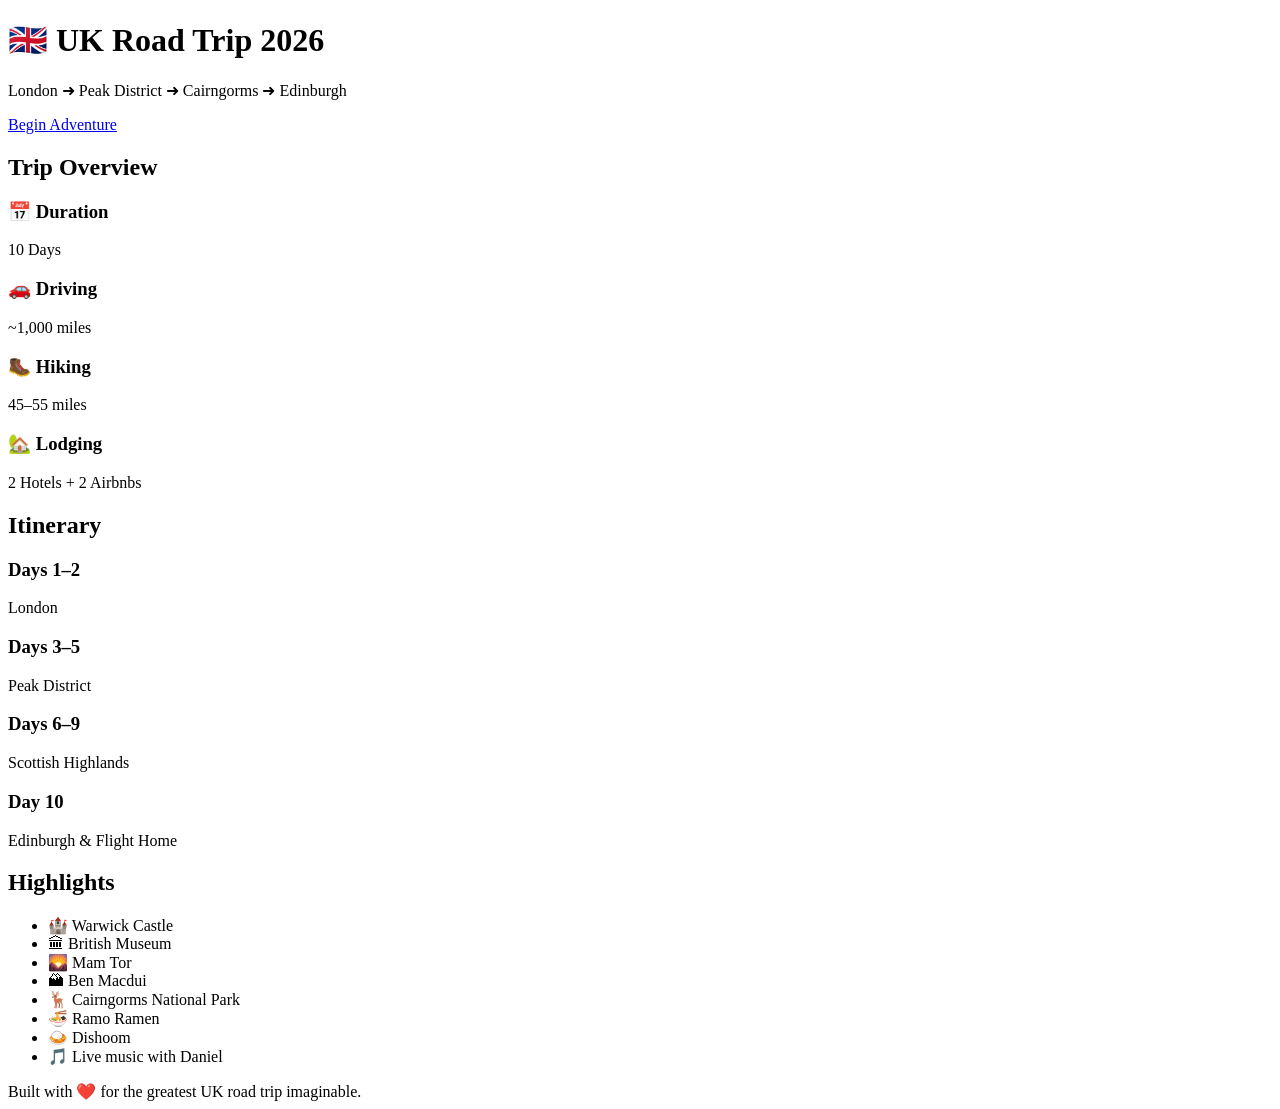
==== index.html @ 2070e36a "Create index.html" ====
<!DOCTYPE html>
<html lang="en">

<head>
    <meta charset="UTF-8">
    <meta name="viewport" content="width=device-width, initial-scale=1.0">

    <title>UK Road Trip 2026</title>

    <link rel="stylesheet" href="css/style.css">
</head>

<body>

    <header>

        <h1>🇬🇧 UK Road Trip 2026</h1>

        <p class="subtitle">
            London ➜ Peak District ➜ Cairngorms ➜ Edinburgh
        </p>

        <a class="button" href="#overview">
            Begin Adventure
        </a>

    </header>

    <section id="overview">

        <h2>Trip Overview</h2>

        <div class="cards">

            <div class="card">
                <h3>📅 Duration</h3>
                <p>10 Days</p>
            </div>

            <div class="card">
                <h3>🚗 Driving</h3>
                <p>~1,000 miles</p>
            </div>

            <div class="card">
                <h3>🥾 Hiking</h3>
                <p>45–55 miles</p>
            </div>

            <div class="card">
                <h3>🏡 Lodging</h3>
                <p>2 Hotels + 2 Airbnbs</p>
            </div>

        </div>

    </section>

    <section>

        <h2>Itinerary</h2>

        <div class="cards">

            <div class="day">
                <h3>Days 1–2</h3>
                <p>London</p>
            </div>

            <div class="day">
                <h3>Days 3–5</h3>
                <p>Peak District</p>
            </div>

            <div class="day">
                <h3>Days 6–9</h3>
                <p>Scottish Highlands</p>
            </div>

            <div class="day">
                <h3>Day 10</h3>
                <p>Edinburgh & Flight Home</p>
            </div>

        </div>

    </section>

    <section>

        <h2>Highlights</h2>

        <ul class="highlight-list">

            <li>🏰 Warwick Castle</li>
            <li>🏛 British Museum</li>
            <li>🌄 Mam Tor</li>
            <li>🏔 Ben Macdui</li>
            <li>🦌 Cairngorms National Park</li>
            <li>🍜 Ramo Ramen</li>
            <li>🍛 Dishoom</li>
            <li>🎵 Live music with Daniel</li>

        </ul>

    </section>

    <footer>

        Built with ❤️ for the greatest UK road trip imaginable.

    </footer>

    <script src="js/main.js"></script>

</body>

</html>
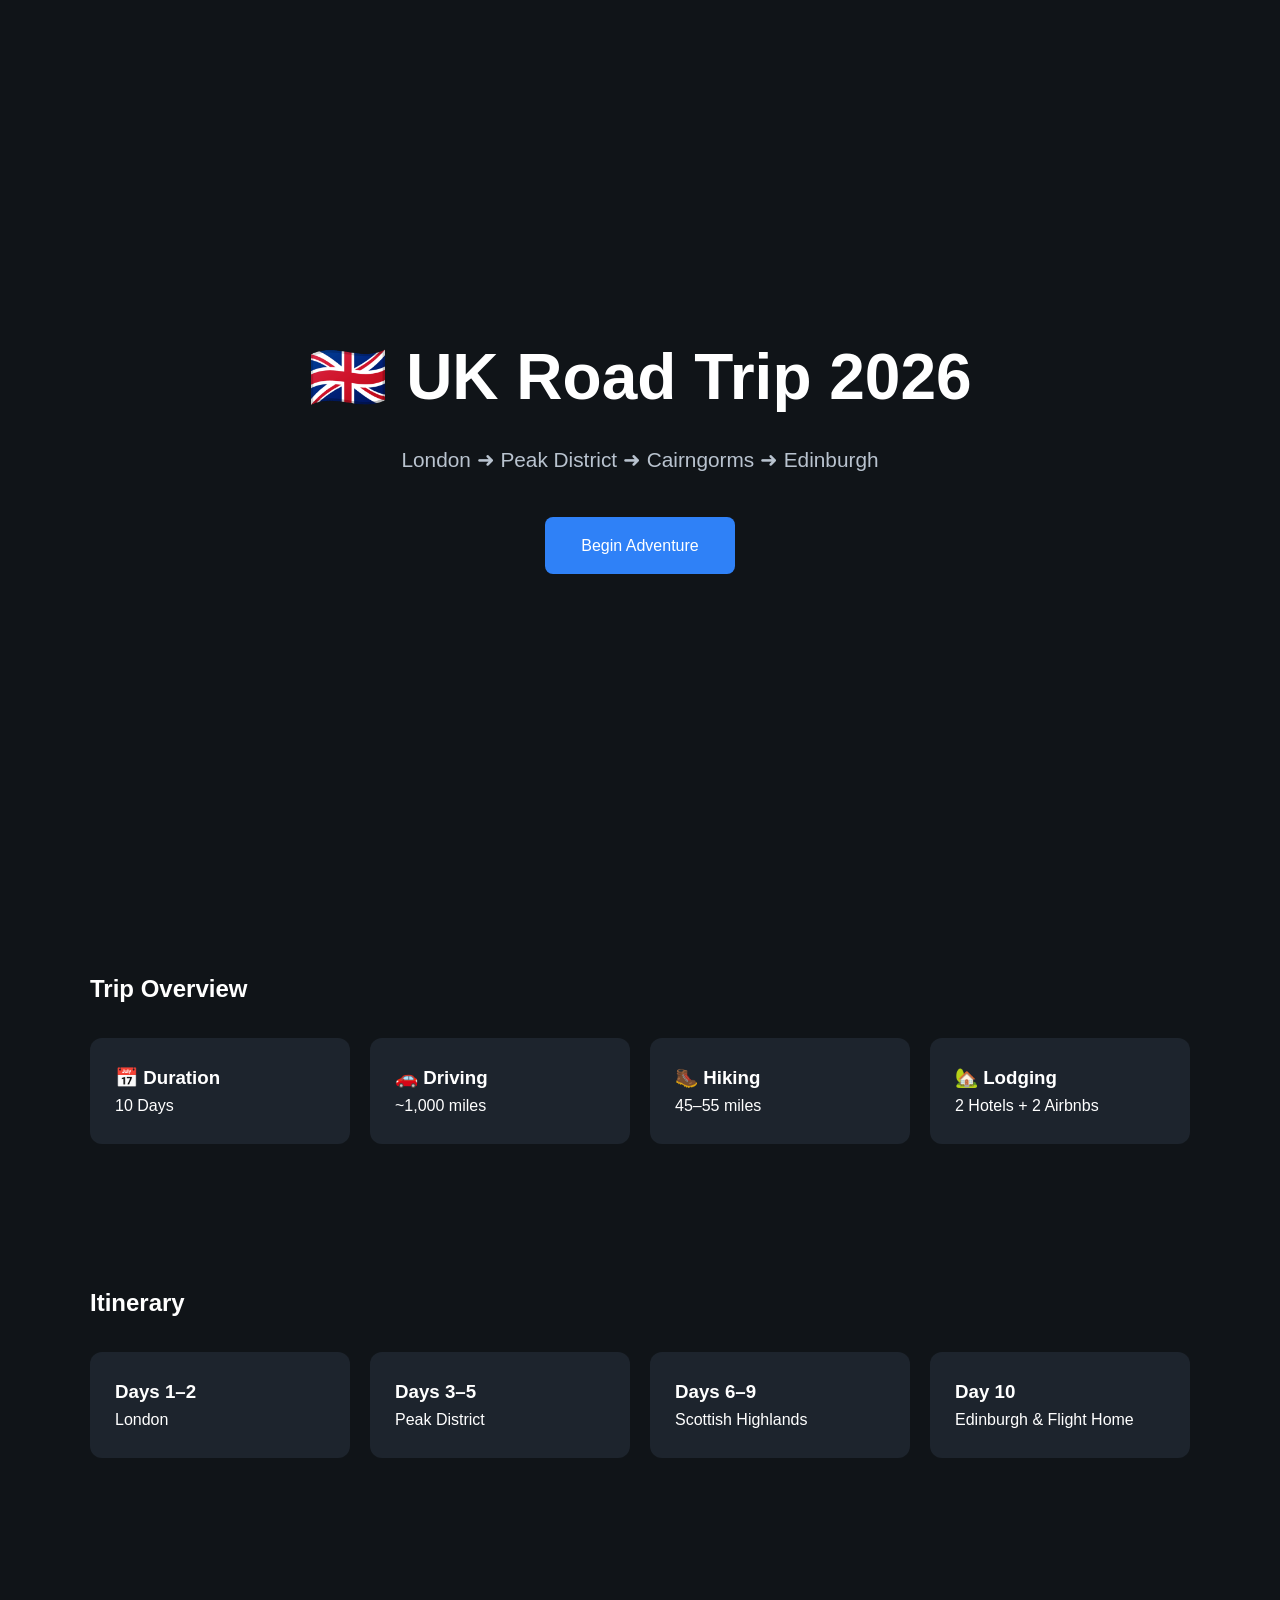
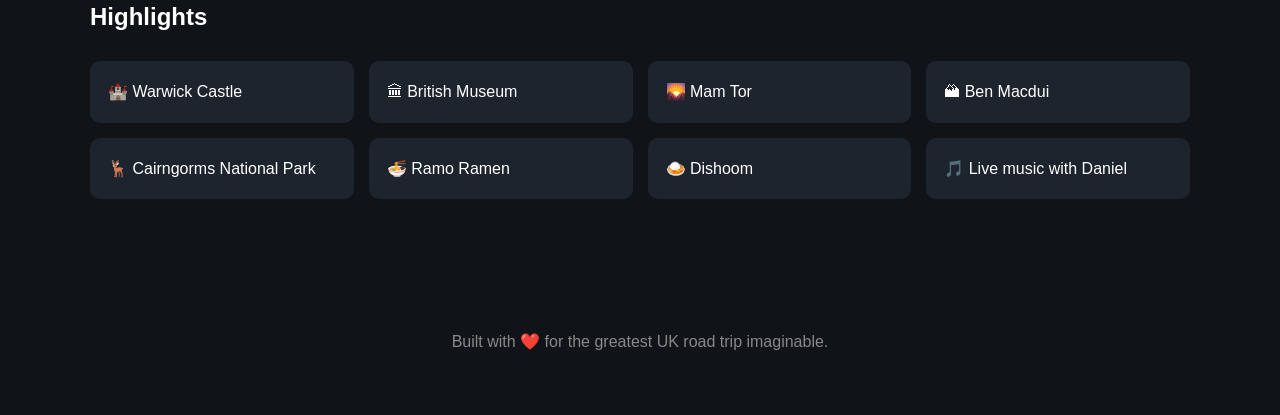
==== commit f22627a9: "Fix stylesheet link case sensitivity" ====
--- a/index.html
+++ b/index.html
@@ -7,7 +7,7 @@
 
     <title>UK Road Trip 2026</title>
 
-    <link rel="stylesheet" href="css/style.css">
+    <link rel="stylesheet" href="CSS/style.css">
 </head>
 
 <body>
@@ -115,4 +115,4 @@
 
 </body>
 
-</html>+</html>
--- a/CSS/style.css
+++ b/CSS/style.css
@@ -0,0 +1,149 @@
+*{
+    margin:0;
+    padding:0;
+    box-sizing:border-box;
+}
+
+body{
+
+    font-family:Arial, Helvetica, sans-serif;
+
+    background:#101418;
+
+    color:white;
+
+    line-height:1.6;
+
+}
+
+header{
+
+    min-height:100vh;
+
+    display:flex;
+
+    flex-direction:column;
+
+    justify-content:center;
+
+    align-items:center;
+
+    text-align:center;
+
+    padding:40px;
+
+}
+
+h1{
+
+    font-size:4rem;
+
+}
+
+.subtitle{
+
+    margin-top:15px;
+
+    color:#b9c3cf;
+
+    font-size:1.3rem;
+
+}
+
+.button{
+
+    margin-top:40px;
+
+    background:#2f81f7;
+
+    color:white;
+
+    padding:16px 36px;
+
+    border-radius:8px;
+
+    text-decoration:none;
+
+    transition:.25s;
+
+}
+
+.button:hover{
+
+    background:#559cff;
+
+}
+
+section{
+
+    width:min(1100px,90%);
+
+    margin:auto;
+
+    padding:70px 0;
+
+}
+
+.cards{
+
+    display:grid;
+
+    grid-template-columns:repeat(auto-fit,minmax(220px,1fr));
+
+    gap:20px;
+
+    margin-top:30px;
+
+}
+
+.card,.day{
+
+    background:#1d242d;
+
+    padding:25px;
+
+    border-radius:12px;
+
+    transition:.3s;
+
+}
+
+.card:hover,.day:hover{
+
+    transform:translateY(-6px);
+
+}
+
+.highlight-list{
+
+    margin-top:25px;
+
+    display:grid;
+
+    grid-template-columns:repeat(auto-fit,minmax(250px,1fr));
+
+    gap:15px;
+
+    list-style:none;
+
+}
+
+.highlight-list li{
+
+    background:#1d242d;
+
+    padding:18px;
+
+    border-radius:10px;
+
+}
+
+footer{
+
+    padding:60px;
+
+    text-align:center;
+
+    color:#888;
+
+}
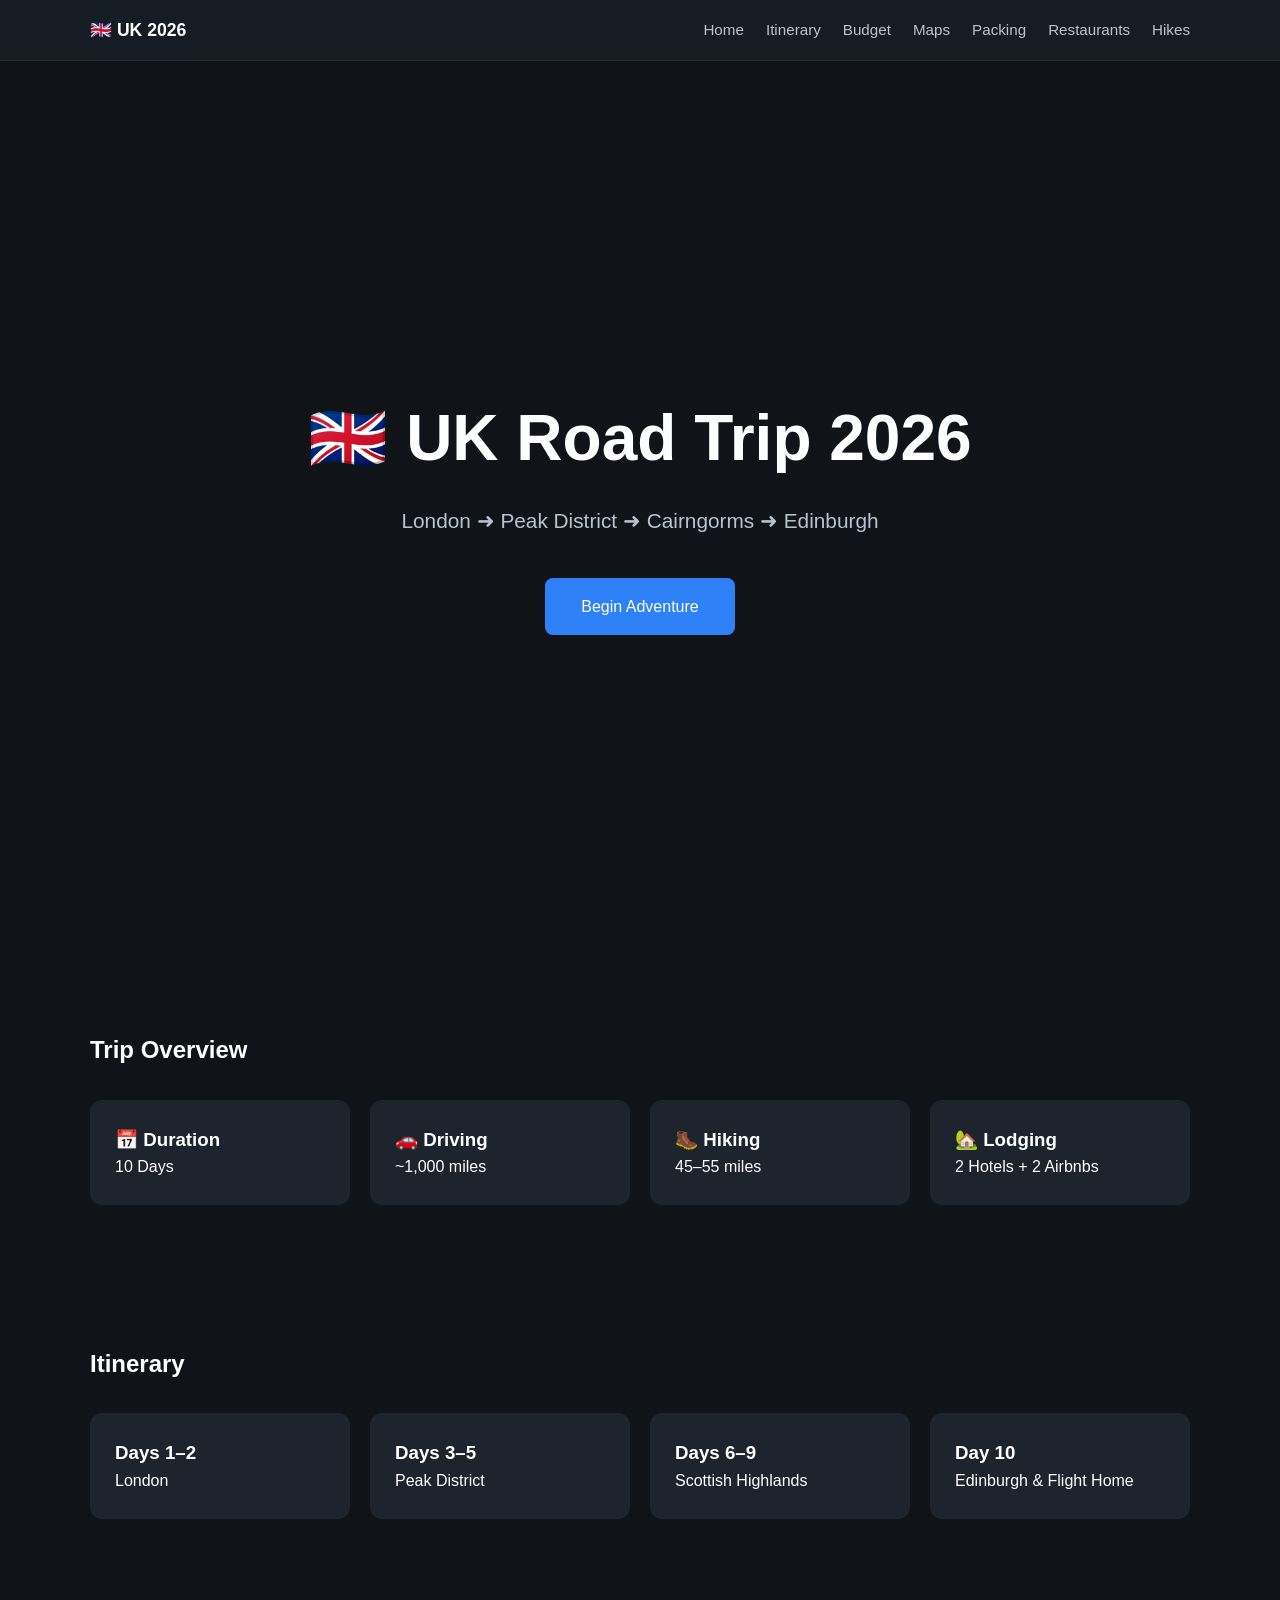
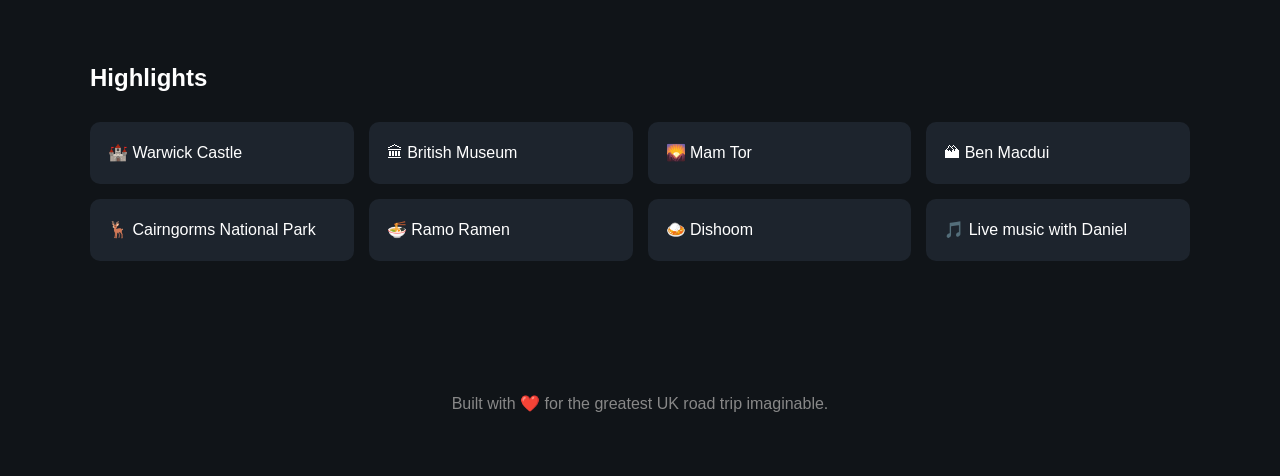
==== commit 22bfbcc5: "Update index.html" ====
--- a/index.html
+++ b/index.html
@@ -11,6 +11,21 @@
 </head>
 
 <body>
+
+    <nav class="site-nav">
+        <div class="nav-inner">
+            <a class="nav-logo" href="index.html">🇬🇧 UK 2026</a>
+            <div class="nav-links">
+                <a href="index.html">Home</a>
+                <a href="itinerary.html">Itinerary</a>
+                <a href="budget.html">Budget</a>
+                <a href="map.html">Maps</a>
+                <a href="packing.html">Packing</a>
+                <a href="restaurants.html">Restaurants</a>
+                <a href="hikes.html">Hikes</a>
+            </div>
+        </div>
+    </nav>
 
     <header>
 
@@ -62,10 +77,10 @@
 
         <div class="cards">
 
-            <div class="day">
+            <a class="day" href="itinerary.html#day-1">
                 <h3>Days 1–2</h3>
                 <p>London</p>
-            </div>
+            </a>
 
             <div class="day">
                 <h3>Days 3–5</h3>
@@ -115,4 +130,4 @@
 
 </body>
 
-</html>
+</html>
--- a/CSS/style.css
+++ b/CSS/style.css
@@ -16,6 +16,320 @@
 
 }
 
+.site-nav{
+
+    position:sticky;
+
+    top:0;
+
+    z-index:100;
+
+    background:#161c23;
+
+    border-bottom:1px solid #232b35;
+
+}
+
+.nav-inner{
+
+    width:min(1100px,90%);
+
+    margin:auto;
+
+    display:flex;
+
+    align-items:center;
+
+    justify-content:space-between;
+
+    padding:16px 0;
+
+    flex-wrap:wrap;
+
+    gap:12px;
+
+}
+
+.nav-logo{
+
+    color:white;
+
+    font-weight:bold;
+
+    text-decoration:none;
+
+    font-size:1.1rem;
+
+}
+
+.nav-links{
+
+    display:flex;
+
+    gap:22px;
+
+    flex-wrap:wrap;
+
+}
+
+.nav-links a{
+
+    color:#b9c3cf;
+
+    text-decoration:none;
+
+    font-size:.95rem;
+
+    transition:.2s;
+
+}
+
+.nav-links a:hover,.nav-links a.active{
+
+    color:#559cff;
+
+}
+
+a.day{
+
+    display:block;
+
+    text-decoration:none;
+
+    color:inherit;
+
+}
+
+.page-header{
+
+    padding:60px 0 20px;
+
+    text-align:center;
+
+}
+
+.page-header h1{
+
+    font-size:2.6rem;
+
+}
+
+.day-tabs{
+
+    display:flex;
+
+    gap:10px;
+
+    flex-wrap:wrap;
+
+    justify-content:center;
+
+    margin-bottom:40px;
+
+}
+
+.day-tabs a{
+
+    background:#1d242d;
+
+    color:#b9c3cf;
+
+    padding:10px 18px;
+
+    border-radius:20px;
+
+    text-decoration:none;
+
+    font-size:.9rem;
+
+    transition:.2s;
+
+}
+
+.day-tabs a:hover{
+
+    background:#2f81f7;
+
+    color:white;
+
+}
+
+.day-block{
+
+    background:#1d242d;
+
+    border-radius:14px;
+
+    padding:35px;
+
+    margin-bottom:30px;
+
+    scroll-margin-top:100px;
+
+}
+
+.day-block-header{
+
+    display:flex;
+
+    justify-content:space-between;
+
+    align-items:flex-start;
+
+    flex-wrap:wrap;
+
+    gap:20px;
+
+    border-bottom:1px solid #2a323d;
+
+    padding-bottom:20px;
+
+    margin-bottom:10px;
+
+}
+
+.day-block-header h2{
+
+    font-size:1.8rem;
+
+}
+
+.day-block-header .day-location{
+
+    color:#559cff;
+
+    font-size:1.05rem;
+
+}
+
+.day-stats{
+
+    display:flex;
+
+    gap:24px;
+
+    flex-wrap:wrap;
+
+}
+
+.day-stats span{
+
+    color:#b9c3cf;
+
+    font-size:.9rem;
+
+}
+
+.day-stats strong{
+
+    display:block;
+
+    color:white;
+
+    font-size:1rem;
+
+}
+
+.timeline{
+
+    margin-top:20px;
+
+}
+
+.time-block{
+
+    display:flex;
+
+    gap:24px;
+
+    padding:22px 0;
+
+    border-top:1px solid #2a323d;
+
+}
+
+.time-block:first-child{
+
+    border-top:none;
+
+}
+
+.time-block .time{
+
+    min-width:70px;
+
+    color:#559cff;
+
+    font-weight:bold;
+
+}
+
+.time-block .details h4{
+
+    font-size:1.1rem;
+
+    margin-bottom:6px;
+
+}
+
+.time-block .details p{
+
+    color:#b9c3cf;
+
+    font-size:.95rem;
+
+    margin:2px 0;
+
+}
+
+.tag{
+
+    display:inline-block;
+
+    background:#101418;
+
+    color:#b9c3cf;
+
+    font-size:.8rem;
+
+    padding:3px 10px;
+
+    border-radius:8px;
+
+    margin-right:6px;
+
+    margin-top:6px;
+
+}
+
+.tag.price{
+
+    color:#ffb454;
+
+}
+
+.tag.free{
+
+    color:#7ee787;
+
+}
+
+.tag.maybe{
+
+    color:#f2cc60;
+
+    border:1px dashed #f2cc60;
+
+}
+
+.stars{
+
+    color:#559cff;
+
+    letter-spacing:2px;
+
+}
+
 header{
 
     min-height:100vh;
@@ -146,4 +460,4 @@
 
     color:#888;
 
-}
+}
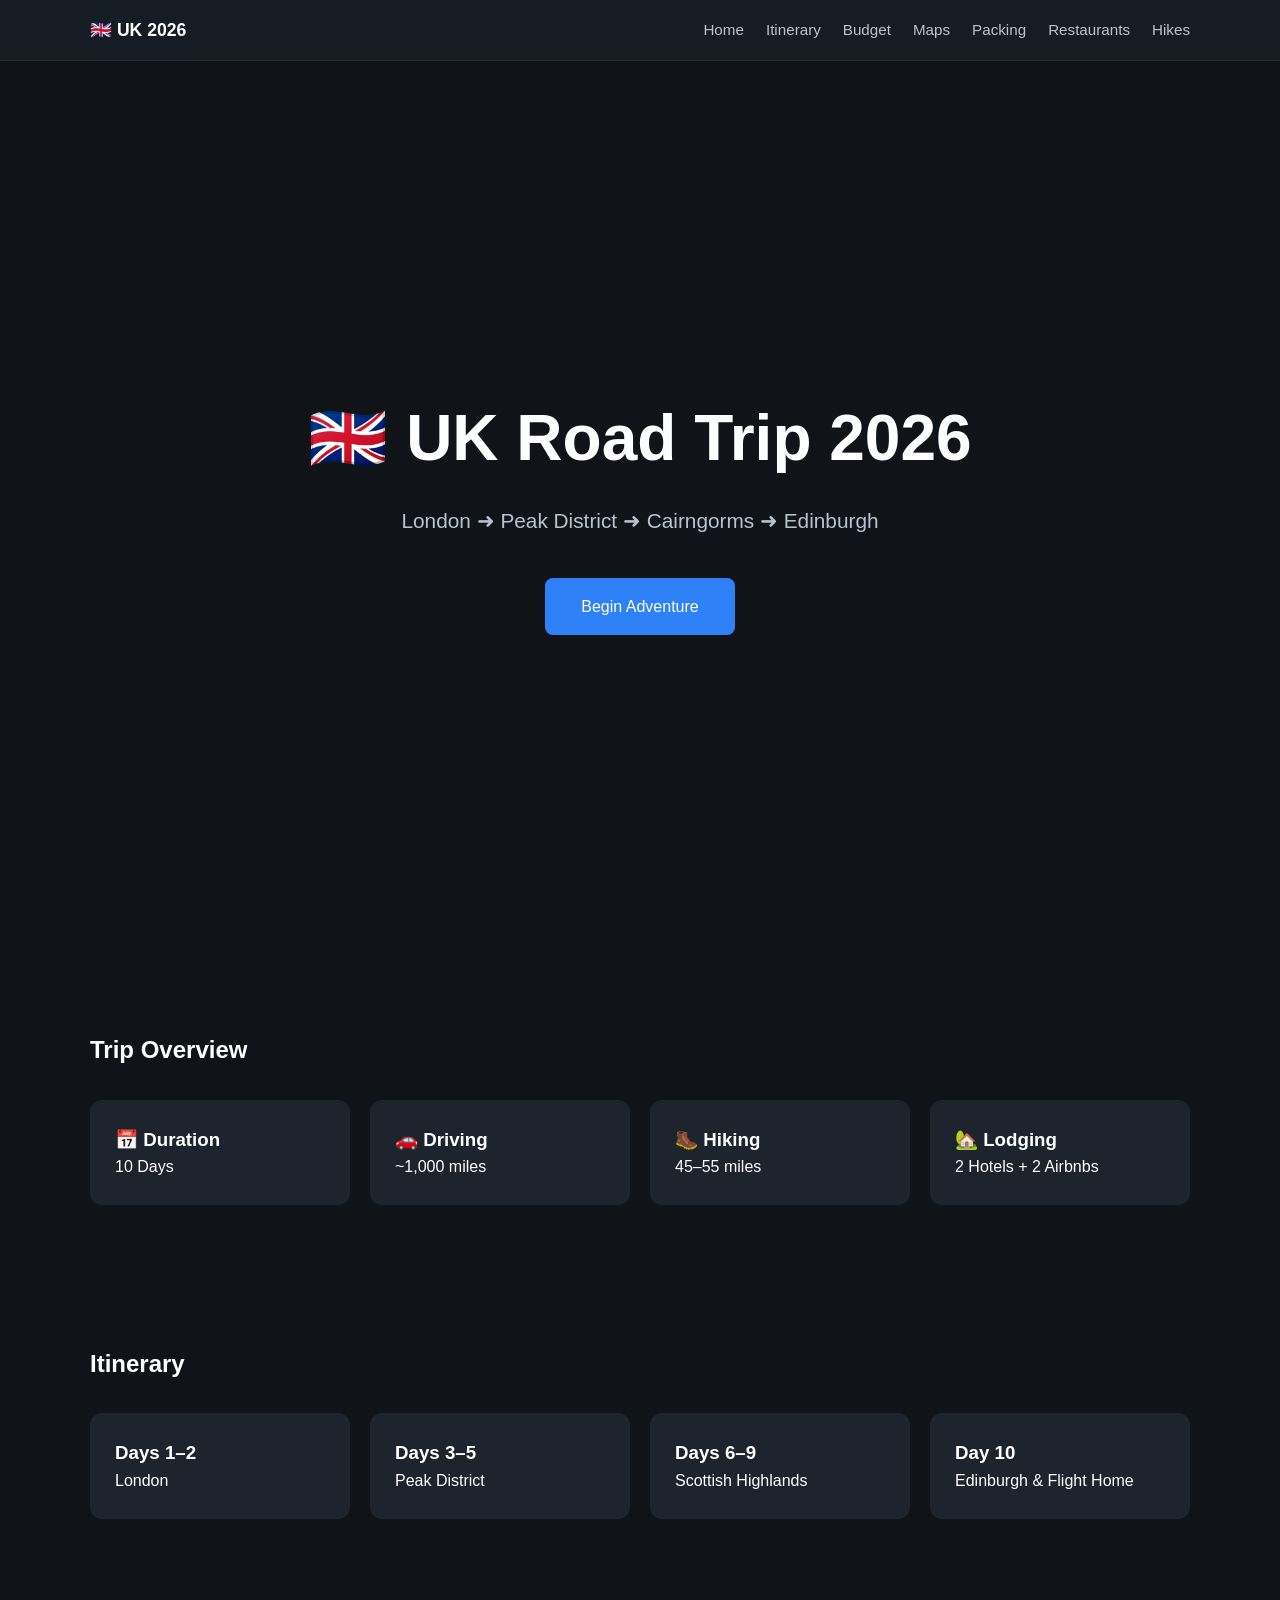
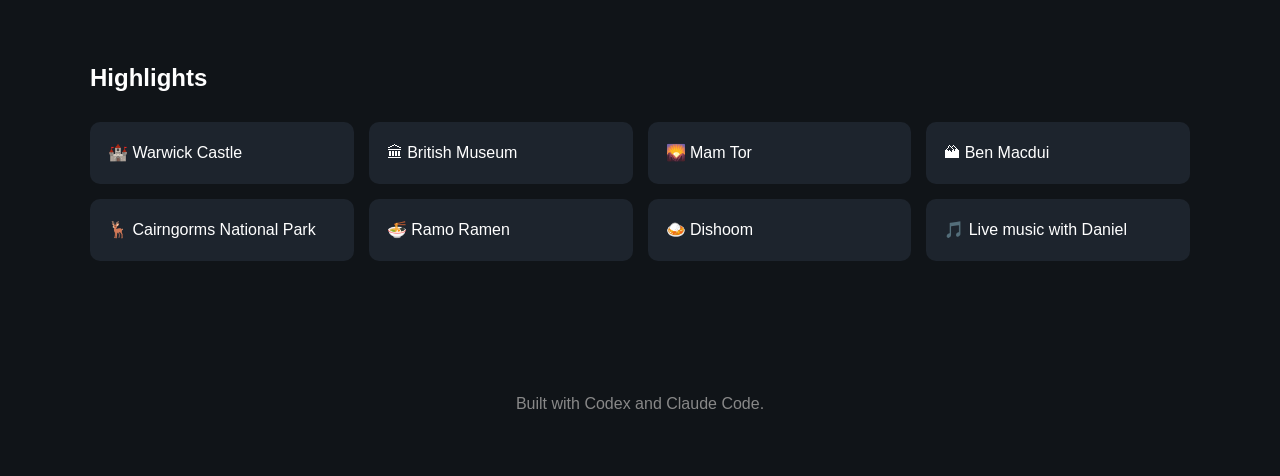
==== commit dac88c2e: "Update index.html" ====
--- a/index.html
+++ b/index.html
@@ -82,20 +82,20 @@
                 <p>London</p>
             </a>
 
-            <div class="day">
+            <a class="day" href="itinerary.html#day-3">
                 <h3>Days 3–5</h3>
                 <p>Peak District</p>
-            </div>
+            </a>
 
-            <div class="day">
+            <a class="day" href="itinerary.html#day-6">
                 <h3>Days 6–9</h3>
                 <p>Scottish Highlands</p>
-            </div>
+            </a>
 
-            <div class="day">
+            <a class="day" href="itinerary.html#day-10">
                 <h3>Day 10</h3>
                 <p>Edinburgh & Flight Home</p>
-            </div>
+            </a>
 
         </div>
 
@@ -122,7 +122,7 @@
 
     <footer>
 
-        Built with ❤️ for the greatest UK road trip imaginable.
+        Built with Codex and Claude Code.
 
     </footer>
 
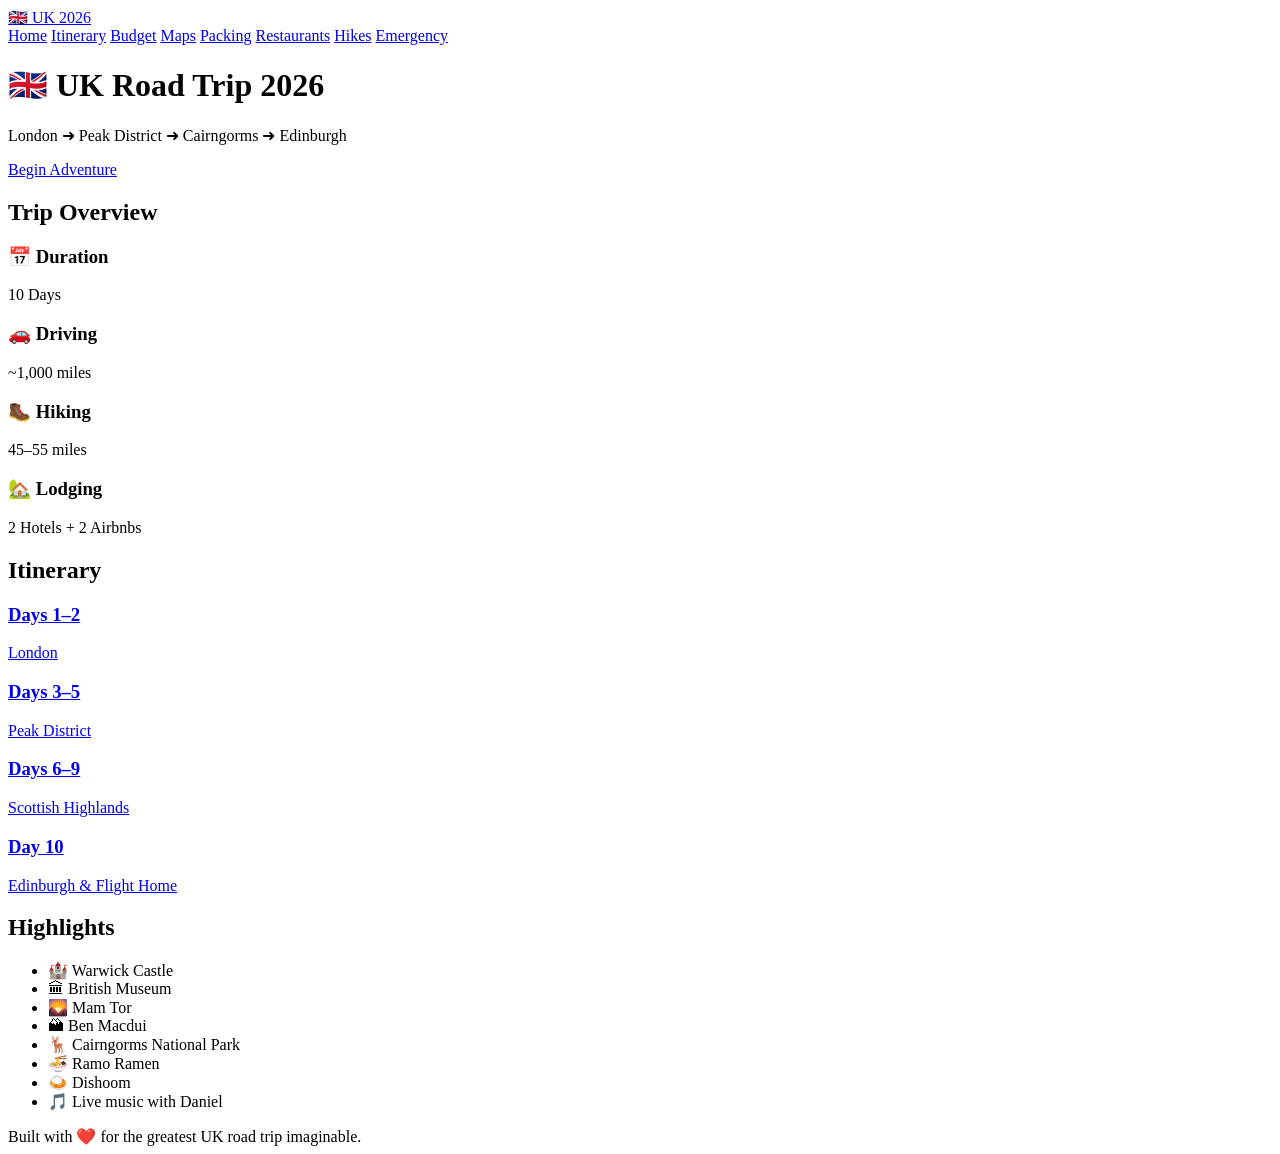
==== commit d42fd6a0: "Add files via upload" ====
--- a/index.html
+++ b/index.html
@@ -23,6 +23,7 @@
                 <a href="packing.html">Packing</a>
                 <a href="restaurants.html">Restaurants</a>
                 <a href="hikes.html">Hikes</a>
+                <a href="emergency.html">Emergency</a>
             </div>
         </div>
     </nav>
@@ -122,7 +123,7 @@
 
     <footer>
 
-        Built with Codex and Claude Code.
+        Built with ❤️ for the greatest UK road trip imaginable.
 
     </footer>
 
@@ -130,4 +131,4 @@
 
 </body>
 
-</html>+</html>
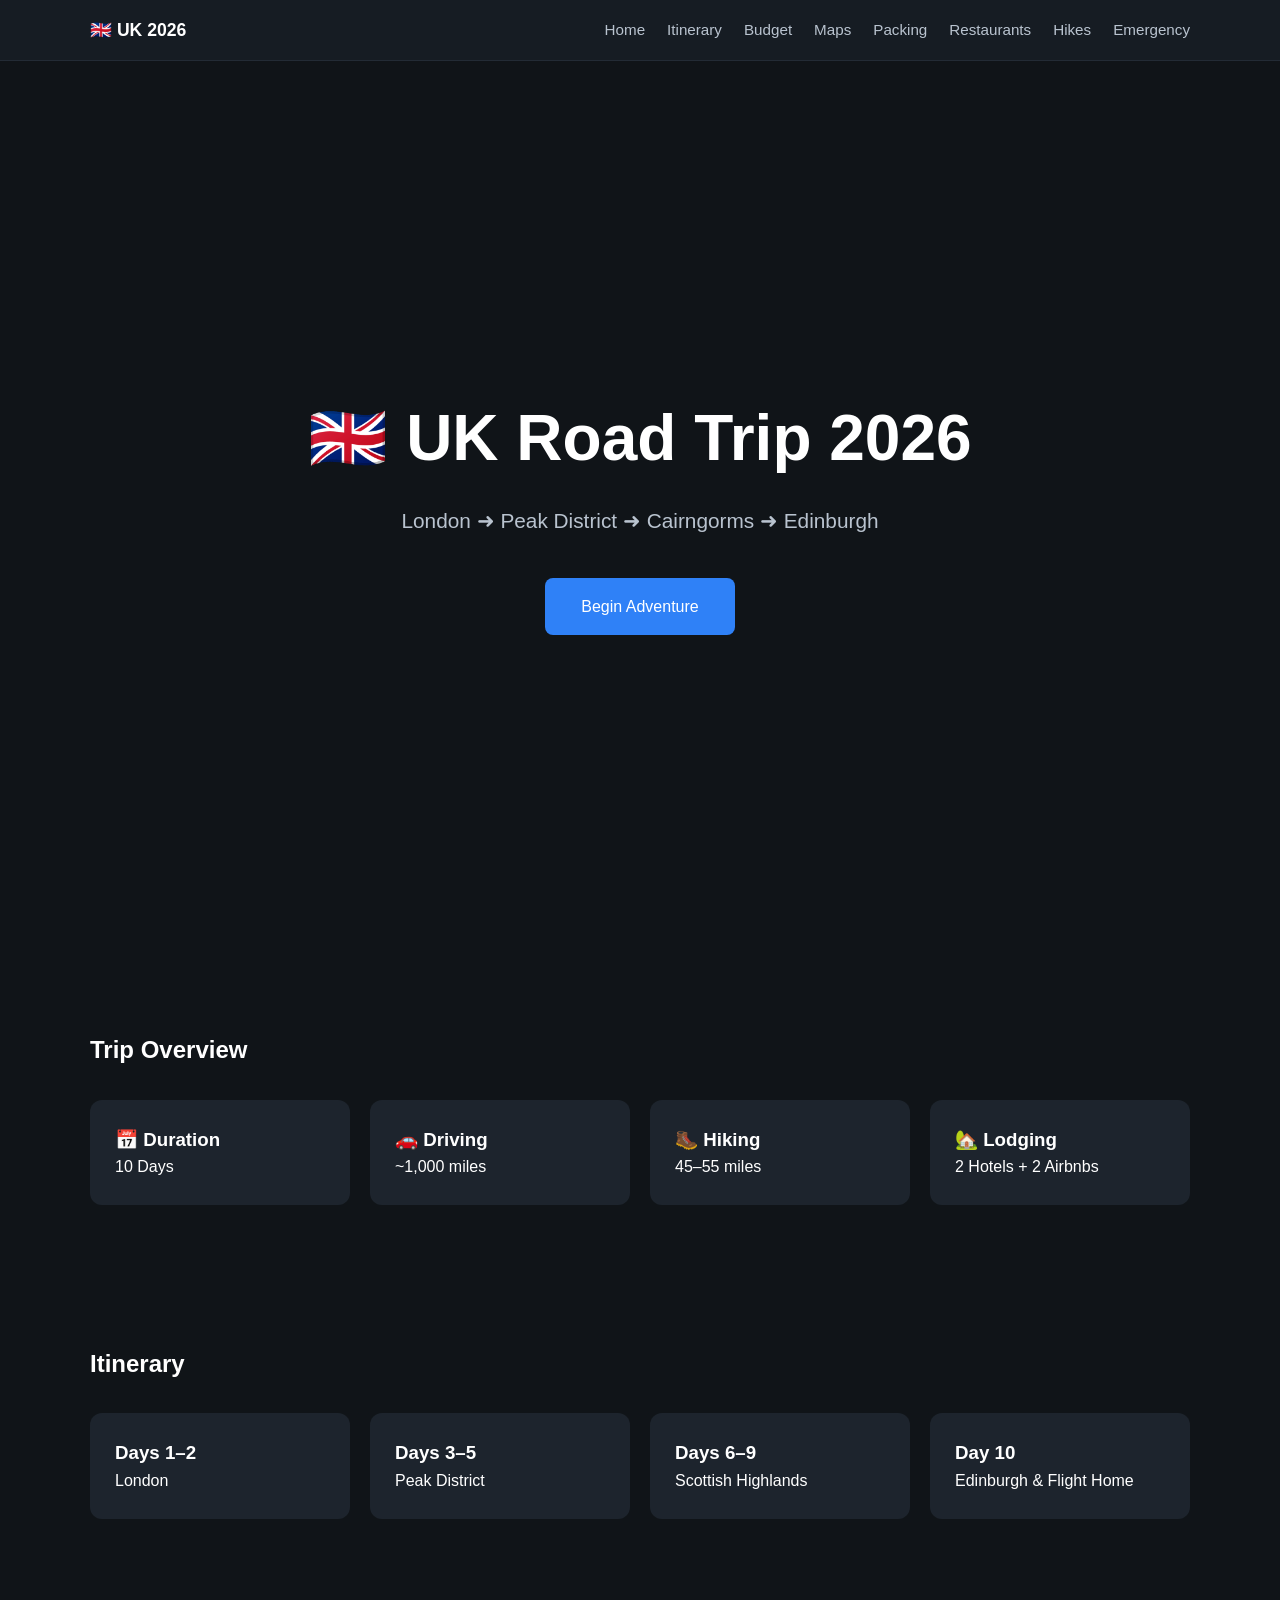
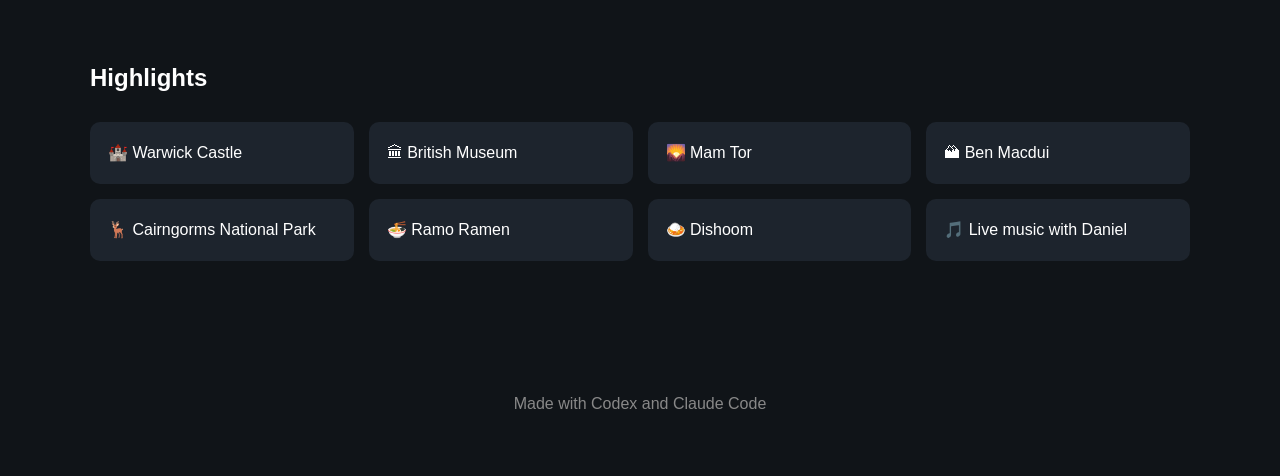
==== commit a7b95068: "Update footer text in index.html" ====
--- a/index.html
+++ b/index.html
@@ -123,7 +123,7 @@
 
     <footer>
 
-        Built with ❤️ for the greatest UK road trip imaginable.
+        Made with Codex and Claude Code
 
     </footer>
 
--- a/CSS/style.css
+++ b/CSS/style.css
@@ -0,0 +1,979 @@
+*{
+    margin:0;
+    padding:0;
+    box-sizing:border-box;
+}
+
+body{
+
+    font-family:Arial, Helvetica, sans-serif;
+
+    background:#101418;
+
+    color:white;
+
+    line-height:1.6;
+
+}
+
+.site-nav{
+
+    position:sticky;
+
+    top:0;
+
+    z-index:100;
+
+    background:#161c23;
+
+    border-bottom:1px solid #232b35;
+
+}
+
+.nav-inner{
+
+    width:min(1100px,90%);
+
+    margin:auto;
+
+    display:flex;
+
+    align-items:center;
+
+    justify-content:space-between;
+
+    padding:16px 0;
+
+    flex-wrap:wrap;
+
+    gap:12px;
+
+}
+
+.nav-logo{
+
+    color:white;
+
+    font-weight:bold;
+
+    text-decoration:none;
+
+    font-size:1.1rem;
+
+}
+
+.nav-links{
+
+    display:flex;
+
+    gap:22px;
+
+    flex-wrap:wrap;
+
+}
+
+.nav-links a{
+
+    color:#b9c3cf;
+
+    text-decoration:none;
+
+    font-size:.95rem;
+
+    transition:.2s;
+
+}
+
+.nav-links a:hover,.nav-links a.active{
+
+    color:#559cff;
+
+}
+
+a.day{
+
+    display:block;
+
+    text-decoration:none;
+
+    color:inherit;
+
+}
+
+.page-header{
+
+    padding:60px 0 20px;
+
+    text-align:center;
+
+}
+
+.page-header h1{
+
+    font-size:2.6rem;
+
+}
+
+.day-tabs{
+
+    display:flex;
+
+    gap:10px;
+
+    flex-wrap:wrap;
+
+    justify-content:center;
+
+    margin-bottom:40px;
+
+}
+
+.day-tabs a{
+
+    background:#1d242d;
+
+    color:#b9c3cf;
+
+    padding:10px 18px;
+
+    border-radius:20px;
+
+    text-decoration:none;
+
+    font-size:.9rem;
+
+    transition:.2s;
+
+}
+
+.day-tabs a:hover{
+
+    background:#2f81f7;
+
+    color:white;
+
+}
+
+.day-block{
+
+    background:#1d242d;
+
+    border-radius:14px;
+
+    padding:35px;
+
+    margin-bottom:30px;
+
+    scroll-margin-top:100px;
+
+}
+
+.day-block-header{
+
+    display:flex;
+
+    justify-content:space-between;
+
+    align-items:flex-start;
+
+    flex-wrap:wrap;
+
+    gap:20px;
+
+    border-bottom:1px solid #2a323d;
+
+    padding-bottom:20px;
+
+    margin-bottom:10px;
+
+}
+
+.day-block-header h2{
+
+    font-size:1.8rem;
+
+}
+
+.day-block-header .day-location{
+
+    color:#559cff;
+
+    font-size:1.05rem;
+
+}
+
+.day-stats{
+
+    display:flex;
+
+    gap:24px;
+
+    flex-wrap:wrap;
+
+}
+
+.day-stats span{
+
+    color:#b9c3cf;
+
+    font-size:.9rem;
+
+}
+
+.day-stats strong{
+
+    display:block;
+
+    color:white;
+
+    font-size:1rem;
+
+}
+
+.timeline{
+
+    margin-top:20px;
+
+}
+
+.time-block{
+
+    display:flex;
+
+    gap:24px;
+
+    padding:22px 0;
+
+    border-top:1px solid #2a323d;
+
+}
+
+.time-block:first-child{
+
+    border-top:none;
+
+}
+
+.time-block .time{
+
+    min-width:70px;
+
+    color:#559cff;
+
+    font-weight:bold;
+
+}
+
+.time-block .details h4{
+
+    font-size:1.1rem;
+
+    margin-bottom:6px;
+
+}
+
+.time-block .details p{
+
+    color:#b9c3cf;
+
+    font-size:.95rem;
+
+    margin:2px 0;
+
+}
+
+.tag{
+
+    display:inline-block;
+
+    background:#101418;
+
+    color:#b9c3cf;
+
+    font-size:.8rem;
+
+    padding:3px 10px;
+
+    border-radius:8px;
+
+    margin-right:6px;
+
+    margin-top:6px;
+
+}
+
+.tag.price{
+
+    color:#ffb454;
+
+}
+
+.tag.free{
+
+    color:#7ee787;
+
+}
+
+.tag.maybe{
+
+    color:#f2cc60;
+
+    border:1px dashed #f2cc60;
+
+}
+
+.tag.map-btn{
+
+    color:#559cff;
+
+    border:1px solid #559cff;
+
+    text-decoration:none;
+
+    cursor:pointer;
+
+}
+
+.tag.map-btn:hover{
+
+    background:#559cff;
+
+    color:white;
+
+}
+
+.stars{
+
+    color:#559cff;
+
+    letter-spacing:2px;
+
+}
+
+header{
+
+    min-height:100vh;
+
+    display:flex;
+
+    flex-direction:column;
+
+    justify-content:center;
+
+    align-items:center;
+
+    text-align:center;
+
+    padding:40px;
+
+}
+
+h1{
+
+    font-size:4rem;
+
+}
+
+.subtitle{
+
+    margin-top:15px;
+
+    color:#b9c3cf;
+
+    font-size:1.3rem;
+
+}
+
+.button{
+
+    margin-top:40px;
+
+    background:#2f81f7;
+
+    color:white;
+
+    padding:16px 36px;
+
+    border-radius:8px;
+
+    text-decoration:none;
+
+    transition:.25s;
+
+}
+
+.button:hover{
+
+    background:#559cff;
+
+}
+
+section{
+
+    width:min(1100px,90%);
+
+    margin:auto;
+
+    padding:70px 0;
+
+}
+
+.cards{
+
+    display:grid;
+
+    grid-template-columns:repeat(auto-fit,minmax(220px,1fr));
+
+    gap:20px;
+
+    margin-top:30px;
+
+}
+
+.card,.day{
+
+    background:#1d242d;
+
+    padding:25px;
+
+    border-radius:12px;
+
+    transition:.3s;
+
+}
+
+.card:hover,.day:hover{
+
+    transform:translateY(-6px);
+
+}
+
+.highlight-list{
+
+    margin-top:25px;
+
+    display:grid;
+
+    grid-template-columns:repeat(auto-fit,minmax(250px,1fr));
+
+    gap:15px;
+
+    list-style:none;
+
+}
+
+.highlight-list li{
+
+    background:#1d242d;
+
+    padding:18px;
+
+    border-radius:10px;
+
+}
+
+footer{
+
+    padding:60px;
+
+    text-align:center;
+
+    color:#888;
+
+}
+
+/* Budget page */
+
+.budget-summary{
+
+    display:grid;
+
+    grid-template-columns:repeat(auto-fit,minmax(200px,1fr));
+
+    gap:20px;
+
+    margin-bottom:40px;
+
+}
+
+.summary-card{
+
+    background:#1d242d;
+
+    border-radius:12px;
+
+    padding:25px;
+
+    text-align:center;
+
+}
+
+.summary-card .label{
+
+    color:#b9c3cf;
+
+    font-size:.9rem;
+
+    display:block;
+
+    margin-bottom:8px;
+
+}
+
+.summary-card .value{
+
+    font-size:1.9rem;
+
+    font-weight:bold;
+
+    color:#559cff;
+
+}
+
+.people-control{
+
+    display:flex;
+
+    align-items:center;
+
+    justify-content:center;
+
+    gap:10px;
+
+    margin-top:10px;
+
+}
+
+.people-control button{
+
+    background:#101418;
+
+    color:white;
+
+    border:none;
+
+    width:28px;
+
+    height:28px;
+
+    border-radius:6px;
+
+    font-size:1rem;
+
+    cursor:pointer;
+
+}
+
+.people-control button:hover{
+
+    background:#2f81f7;
+
+}
+
+.expense-form{
+
+    background:#1d242d;
+
+    border-radius:14px;
+
+    padding:30px;
+
+    display:grid;
+
+    grid-template-columns:2fr 1.3fr 1fr 1fr auto;
+
+    gap:14px;
+
+    align-items:end;
+
+    margin-bottom:30px;
+
+}
+
+.expense-form label{
+
+    display:block;
+
+    color:#b9c3cf;
+
+    font-size:.85rem;
+
+    margin-bottom:6px;
+
+}
+
+.expense-form input,.expense-form select{
+
+    width:100%;
+
+    background:#101418;
+
+    border:1px solid #2a323d;
+
+    color:white;
+
+    padding:10px 12px;
+
+    border-radius:8px;
+
+    font-size:.95rem;
+
+}
+
+.expense-form button{
+
+    background:#2f81f7;
+
+    color:white;
+
+    border:none;
+
+    padding:11px 20px;
+
+    border-radius:8px;
+
+    cursor:pointer;
+
+    font-size:.95rem;
+
+    transition:.2s;
+
+}
+
+.expense-form button:hover{
+
+    background:#559cff;
+
+}
+
+.expense-list{
+
+    background:#1d242d;
+
+    border-radius:14px;
+
+    padding:10px 30px;
+
+}
+
+.expense-row{
+
+    display:grid;
+
+    grid-template-columns:2fr 1.3fr 1fr 1fr auto;
+
+    gap:14px;
+
+    align-items:center;
+
+    padding:18px 0;
+
+    border-top:1px solid #2a323d;
+
+}
+
+.expense-row:first-child{
+
+    border-top:none;
+
+}
+
+.expense-row .cat-tag{
+
+    display:inline-block;
+
+    background:#101418;
+
+    color:#b9c3cf;
+
+    font-size:.75rem;
+
+    padding:3px 10px;
+
+    border-radius:8px;
+
+    width:fit-content;
+
+}
+
+.expense-row .cost{
+
+    color:#ffb454;
+
+    font-weight:bold;
+
+}
+
+.expense-row .per-person{
+
+    color:#b9c3cf;
+
+    font-size:.85rem;
+
+}
+
+.expense-row .delete-btn{
+
+    background:none;
+
+    border:none;
+
+    color:#888;
+
+    cursor:pointer;
+
+    font-size:1.1rem;
+
+}
+
+.expense-row .delete-btn:hover{
+
+    color:#e5534b;
+
+}
+
+.empty-state{
+
+    text-align:center;
+
+    color:#888;
+
+    padding:40px 0;
+
+}
+
+.expense-row.skipped{
+
+    opacity:.45;
+
+}
+
+.expense-row.skipped .cost,.expense-row.skipped div:first-child{
+
+    text-decoration:line-through;
+
+}
+
+@media (max-width:800px){
+
+    .expense-form,.expense-row{
+
+        grid-template-columns:1fr 1fr;
+
+    }
+
+}
+
+/* Map page */
+
+.map-container{
+
+    background:#1d242d;
+
+    border-radius:14px;
+
+    padding:12px;
+
+    margin-bottom:30px;
+
+}
+
+#route-map{
+
+    width:100%;
+
+    height:520px;
+
+    border-radius:10px;
+
+}
+
+.map-legend{
+
+    display:grid;
+
+    grid-template-columns:repeat(auto-fit,minmax(200px,1fr));
+
+    gap:15px;
+
+}
+
+.map-legend .card h4{
+
+    color:#559cff;
+
+    margin-bottom:6px;
+
+}
+
+.map-legend .card p{
+
+    color:#b9c3cf;
+
+    font-size:.9rem;
+
+}
+
+/* Packing checklist */
+
+.progress-wrap{
+
+    background:#1d242d;
+
+    border-radius:14px;
+
+    padding:25px 30px;
+
+    margin-bottom:30px;
+
+}
+
+.progress-track{
+
+    background:#101418;
+
+    border-radius:20px;
+
+    height:14px;
+
+    overflow:hidden;
+
+    margin-top:12px;
+
+}
+
+.progress-fill{
+
+    background:#559cff;
+
+    height:100%;
+
+    transition:width .3s;
+
+}
+
+.checklist-category{
+
+    background:#1d242d;
+
+    border-radius:14px;
+
+    padding:25px 30px;
+
+    margin-bottom:20px;
+
+}
+
+.checklist-category h3{
+
+    margin-bottom:14px;
+
+    color:#559cff;
+
+    font-size:1.1rem;
+
+}
+
+.checklist-item{
+
+    display:flex;
+
+    align-items:center;
+
+    gap:12px;
+
+    padding:8px 0;
+
+    cursor:pointer;
+
+}
+
+.checklist-item input{
+
+    width:18px;
+
+    height:18px;
+
+    accent-color:#2f81f7;
+
+}
+
+.checklist-item span{
+
+    color:#e6e9ec;
+
+}
+
+.checklist-item.checked span{
+
+    color:#5c6672;
+
+    text-decoration:line-through;
+
+}
+
+/* Generic info cards (restaurants, hikes, emergency) */
+
+.card-grid{
+
+    display:grid;
+
+    grid-template-columns:repeat(auto-fit,minmax(280px,1fr));
+
+    gap:22px;
+
+}
+
+.info-card{
+
+    background:#1d242d;
+
+    border-radius:14px;
+
+    padding:26px;
+
+}
+
+.info-card h3{
+
+    margin-bottom:8px;
+
+    font-size:1.2rem;
+
+}
+
+.info-card p{
+
+    color:#b9c3cf;
+
+    font-size:.9rem;
+
+    margin-bottom:10px;
+
+}
+
+.info-card .tag-row{
+
+    display:flex;
+
+    flex-wrap:wrap;
+
+    gap:6px;
+
+}
+
+.section-heading{
+
+    margin:40px 0 18px;
+
+    font-size:1.4rem;
+
+    color:#559cff;
+
+}
+
+.section-heading:first-of-type{
+
+    margin-top:0;
+
+}
